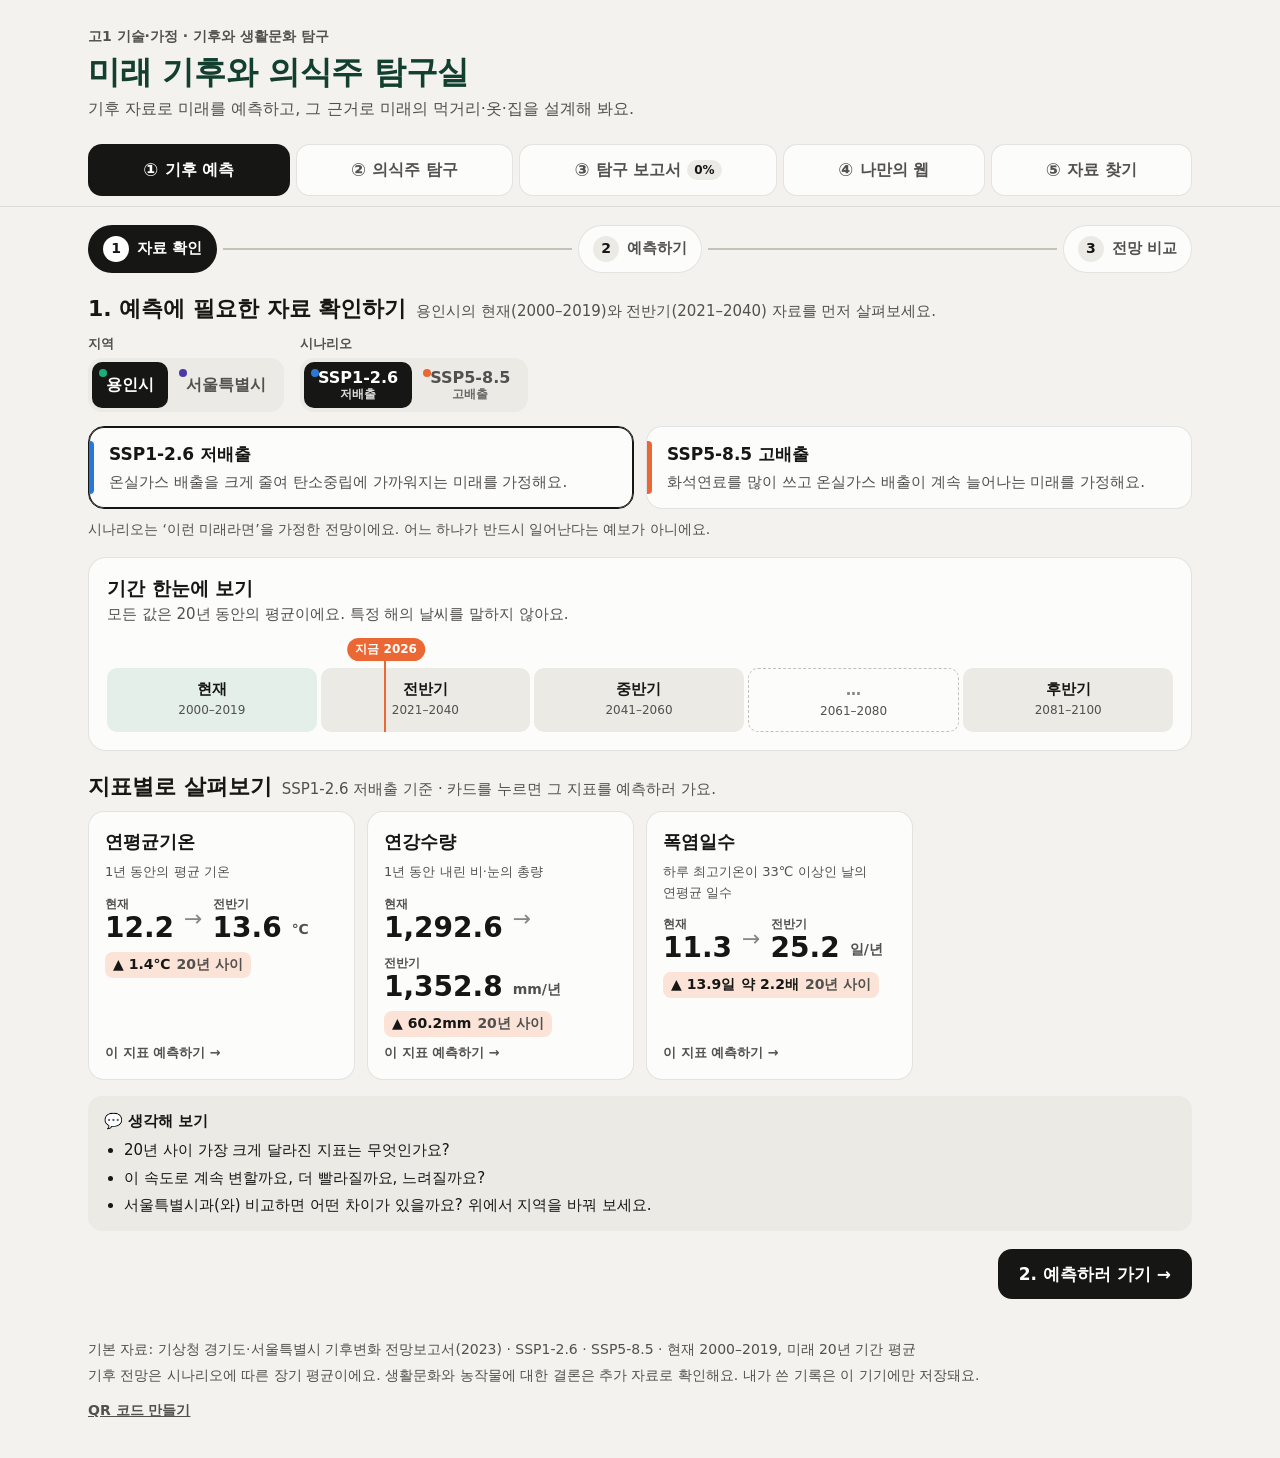
==== index.html @ 2ad7cb55 "웹앱 파일 업로드: 미래 기후와 의식주 탐구실" ====
<!doctype html>
<html lang="ko">
<head>
  <meta charset="utf-8">
  <meta name="viewport" content="width=device-width, initial-scale=1, viewport-fit=cover">
  <meta name="theme-color" content="#f3f2ee" media="(prefers-color-scheme: light)">
  <meta name="theme-color" content="#121211" media="(prefers-color-scheme: dark)">
  <meta name="apple-mobile-web-app-capable" content="yes">
  <meta name="mobile-web-app-capable" content="yes">
  <meta name="apple-mobile-web-app-title" content="기후 의식주 탐구실">
  <meta name="description" content="기상청 미래 기후 자료로 기후를 예측하고, 미래의 의·식·주 생활문화를 탐구해 보고서와 나만의 웹을 만드는 학생용 웹앱">
  <title>미래 기후와 의식주 탐구실</title>
  <link rel="icon" href="data:image/svg+xml,%3Csvg xmlns='http://www.w3.org/2000/svg' viewBox='0 0 64 64'%3E%3Crect width='64' height='64' rx='14' fill='%23123f2f'/%3E%3Cpath d='M12 44 L24 32 L34 38 L52 18' stroke='%23eb6834' stroke-width='5' fill='none' stroke-linecap='round' stroke-linejoin='round'/%3E%3C/svg%3E">
  <link rel="stylesheet" href="style.css">
  <script>
    // data.js · rules.js · explore.js 에 오타가 있을 때 줄 번호를 알려 주기 위한 기록
    window.__loadErrors = [];
    window.addEventListener("error", function (e) {
      if (e && e.filename) window.__loadErrors.push({ file: e.filename.split("/").pop(), line: e.lineno, msg: e.message });
    }, true);
  </script>
</head>
<body>
  <header class="masthead">
    <div class="wrap">
      <p class="eyebrow">고1 기술·가정 · 기후와 생활문화 탐구</p>
      <h1>미래 기후와 의식주 탐구실</h1>
      <p class="sub">기후 자료로 미래를 예측하고, 그 근거로 미래의 먹거리·옷·집을 설계해 봐요.</p>
    </div>
  </header>

  <div class="controls">
    <div class="wrap">
      <nav class="tabs" id="tabs" role="tablist" aria-label="탐구 단계"></nav>
    </div>
  </div>

  <main class="wrap" id="main" tabindex="-1">
    <noscript><p class="panel">이 페이지는 자바스크립트가 켜져 있어야 동작해요.</p></noscript>
  </main>

  <footer class="wrap foot">
    <p>기본 자료: 기상청 경기도·서울특별시 기후변화 전망보고서(2023) · SSP1-2.6 · SSP5-8.5 · 현재 2000–2019, 미래 20년 기간 평균</p>
    <p>기후 전망은 시나리오에 따른 장기 평균이에요. 생활문화와 농작물에 대한 결론은 추가 자료로 확인해요. 내가 쓴 기록은 이 기기에만 저장돼요.</p>
    <div class="foot-tools"><a href="qr.html">QR 코드 만들기</a></div>
  </footer>

  <div class="tooltip" id="tooltip" role="status" hidden></div>
  <div class="toast" id="toast" role="status" aria-live="polite" hidden></div>
  <div class="overlay" id="overlay" role="dialog" aria-modal="true" hidden></div>

  <script src="data.js"></script>
  <script src="rules.js"></script>
  <script src="explore.js"></script>
  <script src="js/util.js"></script>
  <script src="js/sitegen.js"></script>
  <script src="js/report.js"></script>
  <script src="js/webmaker.js"></script>
  <script src="js/app.js"></script>
</body>
</html>
---- style.css ----
/* ===== 색·크기 토큰 ===== */
:root {
  color-scheme: light;
  --bg: #f3f2ee;
  --surface: #fcfcfb;
  --surface-2: #ebeae5;
  --ink: #161614;
  --ink-2: #52514e;
  --muted: #898781;
  --grid: #e1e0d9;
  --axis: #c3c2b7;
  --border: rgba(11, 11, 11, 0.10);
  --border-strong: rgba(11, 11, 11, 0.24);
  --sel-bg: #161614;
  --sel-ink: #ffffff;
  --band: rgba(22, 22, 20, 0.05);
  --up-bg: #fbe3d8;
  --down-bg: #dce8f8;
  --warn-bg: #fff3d6;
  --brand: #123f2f;
  --brand-soft: #e3efe8;

  /* 그래프 계열색: 시나리오(저배출 파랑·고배출 주황), 지역(청록·보라·분홍·노랑) — 색각 검증 통과 */
  --s-low: #2a78d6;
  --s-high: #eb6834;
  --s-pred: #52514e;
  --s-trend: #898781;
  --rc0: #1baf7a;
  --rc1: #4a3aa7;
  --rc2: #e87ba4;
  --rc3: #eda100;

  /* 영역 색 */
  --g-food: #2e7d32;
  --g-food-wash: #e6f2e6;
  --g-clothing: #6b4fd8;
  --g-clothing-wash: #efebfd;
  --g-housing: #b0560f;
  --g-housing-wash: #fbeddf;
  --g-on-ink: #ffffff;

  --radius: 18px;
  --font: system-ui, -apple-system, "Apple SD Gothic Neo", "Malgun Gothic", "Noto Sans KR", "Segoe UI", sans-serif;
}
@media (prefers-color-scheme: dark) {
  :root {
    color-scheme: dark;
    --bg: #121211;
    --surface: #1a1a19;
    --surface-2: #2a2a28;
    --ink: #f4f4f1;
    --ink-2: #c3c2b7;
    --muted: #898781;
    --grid: #2c2c2a;
    --axis: #383835;
    --border: rgba(255, 255, 255, 0.10);
    --border-strong: rgba(255, 255, 255, 0.26);
    --sel-bg: #f4f4f1;
    --sel-ink: #161614;
    --band: rgba(255, 255, 255, 0.06);
    --up-bg: #4a2416;
    --down-bg: #172f4f;
    --warn-bg: #3d3112;
    --brand: #8fd1ae;
    --brand-soft: #1b2c23;
    --s-low: #3987e5;
    --s-high: #d95926;
    --s-pred: #c3c2b7;
    --rc0: #199e70;
    --rc1: #9085e9;
    --rc2: #d55181;
    --rc3: #c98500;
    --g-food: #6cc472;
    --g-food-wash: #1a2e1b;
    --g-clothing: #a898f5;
    --g-clothing-wash: #262040;
    --g-housing: #e8a05c;
    --g-housing-wash: #33240f;
    --g-on-ink: #161614;
  }
}

/* ===== 기본 ===== */
*, *::before, *::after { box-sizing: border-box; }
html { -webkit-text-size-adjust: 100%; text-size-adjust: 100%; }
body {
  margin: 0; background: var(--bg); color: var(--ink);
  font-family: var(--font); font-size: 17px; line-height: 1.55;
  word-break: keep-all; overflow-wrap: anywhere;
  -webkit-tap-highlight-color: transparent;
}
button, input, textarea, select { font: inherit; color: inherit; }
button { cursor: pointer; touch-action: manipulation; }
a { color: inherit; }
button:focus-visible, a:focus-visible, input:focus-visible, textarea:focus-visible, select:focus-visible, summary:focus-visible {
  outline: 3px solid var(--s-low); outline-offset: 2px;
}
h1, h2, h3, h4 { margin: 0; line-height: 1.3; }
p { margin: 0; }
[hidden] { display: none !important; }
.sr { position: absolute; width: 1px; height: 1px; overflow: hidden; clip: rect(0 0 0 0); white-space: nowrap; }
.wrap { max-width: 1160px; margin: 0 auto; padding-left: max(16px, env(safe-area-inset-left)); padding-right: max(16px, env(safe-area-inset-right)); }
@media (min-width: 700px) { .wrap { padding-left: 28px; padding-right: 28px; } }
.small { font-size: 14px; }
.muted { color: var(--ink-2); }
.center { text-align: center; }

/* ===== 머리말·탭 ===== */
.masthead { padding: 20px 0 12px; }
.eyebrow { font-size: 14px; font-weight: 700; color: var(--ink-2); }
.masthead h1 { font-size: 27px; font-weight: 800; margin-top: 4px; letter-spacing: -0.01em; color: var(--brand); }
.sub { margin-top: 4px; color: var(--ink-2); font-size: 16px; }
@media (min-width: 700px) { .masthead { padding-top: 26px; } .masthead h1 { font-size: 32px; } }

.controls { position: sticky; top: 0; z-index: 20; background: var(--bg); border-bottom: 1px solid var(--border); }
.tabs { display: flex; gap: 6px; padding: 10px 0; overflow-x: auto; scrollbar-width: none; }
.tabs::-webkit-scrollbar { display: none; }
.tab {
  flex: 1 0 auto; min-height: 52px; padding: 0 14px;
  border: 1px solid var(--border); border-radius: 14px; background: var(--surface);
  color: var(--ink-2); font-size: 16px; font-weight: 800; white-space: nowrap;
  display: inline-flex; align-items: center; justify-content: center; gap: 6px;
}
.tab-n { font-size: 18px; }
@media (max-width: 899px) { .tabs { gap: 4px; } .tab { padding: 0 9px; font-size: 15px; gap: 4px; } .tab-n { font-size: 16px; } }
.tab-prog { font-size: 12px; font-weight: 800; padding: 1px 7px; border-radius: 999px; background: var(--surface-2); color: var(--ink); }
.tab[aria-selected="true"] { background: var(--sel-bg); color: var(--sel-ink); border-color: transparent; }
.tab[aria-selected="true"] .tab-prog { background: rgba(255, 255, 255, 0.85); color: #161614; }

/* ===== 본문 공통 ===== */
main { padding-top: 18px; padding-bottom: 32px; outline: none; --g: var(--ink-2); --g-wash: var(--surface-2); }
.panel { background: var(--surface); border: 1px solid var(--border); border-radius: var(--radius); padding: 18px; margin-top: 16px; }
.panel-head { display: flex; flex-wrap: wrap; align-items: baseline; justify-content: space-between; gap: 4px 12px; margin-bottom: 12px; }
.panel h2 { font-size: 21px; font-weight: 800; }
.panel h3 { font-size: 19px; font-weight: 800; }
.panel-desc { color: var(--ink-2); font-size: 15px; margin-top: 2px; }
.section-title { display: flex; flex-wrap: wrap; align-items: baseline; gap: 4px 10px; margin: 22px 0 10px; }
main > .section-title:first-child { margin-top: 4px; }
.section-title h2 { font-size: 22px; font-weight: 800; }
.section-title p { color: var(--ink-2); font-size: 15px; }
.note { margin-top: 10px; font-size: 14px; color: var(--ink-2); }
.empty-note { padding: 14px 16px; border-radius: 12px; background: var(--surface-2); color: var(--ink-2); font-size: 15px; }
.empty-note.small { padding: 10px 14px; }
.badge { display: inline-block; font-size: 12px; font-weight: 800; padding: 1px 7px; border-radius: 6px; background: var(--g-wash, var(--surface-2)); color: var(--ink); vertical-align: 1px; }
.plain { margin: 6px 0 0; padding-left: 20px; display: grid; gap: 4px; }
.plain.small { font-size: 14px; }
.next-row { display: flex; flex-wrap: wrap; justify-content: flex-end; gap: 10px; margin-top: 18px; }
.next-row.left { justify-content: flex-start; margin-top: 12px; }
.two { display: grid; grid-template-columns: 1fr; gap: 12px; }
@media (min-width: 700px) { .two { grid-template-columns: 1fr 1fr; } }

/* ===== 버튼·칩·입력 ===== */
.btn {
  display: inline-flex; align-items: center; justify-content: center; gap: 6px;
  min-height: 50px; padding: 0 20px; border-radius: 14px;
  border: 1px solid var(--border-strong); background: var(--surface);
  font-size: 17px; font-weight: 800; text-decoration: none; color: var(--ink);
}
.btn small { font-weight: 600; font-size: 14px; }
.btn.primary { background: var(--sel-bg); color: var(--sel-ink); border-color: transparent; }
.area-body .btn.primary { background: var(--g); color: var(--g-on-ink); }
.btn.small { min-height: 44px; padding: 0 14px; font-size: 15px; }
.btn.ghost { background: transparent; }
.btn.on, .btn[aria-pressed="true"] { background: var(--g, var(--sel-bg)); color: var(--g-on-ink); border-color: transparent; }
.btn:disabled { opacity: 0.45; cursor: default; }
.link-btn {
  border: 0; background: none; padding: 10px 2px; min-height: 44px;
  color: var(--ink-2); font-size: 15px; font-weight: 700; text-decoration: underline; text-underline-offset: 3px; text-align: left;
}
.link-btn.inline { min-height: 0; padding: 0; font-size: inherit; }

.seg { display: inline-flex; flex-wrap: wrap; gap: 4px; padding: 4px; background: var(--surface-2); border-radius: 14px; }
.seg button {
  flex: 1 1 auto; min-height: 46px; padding: 4px 14px; border: 0; border-radius: 10px; background: transparent;
  font-size: 16px; font-weight: 800; color: var(--ink-2); white-space: nowrap;
  display: inline-flex; flex-direction: column; align-items: center; justify-content: center; line-height: 1.2;
}
.seg button > span { display: inline-flex; align-items: center; gap: 6px; }
.seg button small { font-size: 12px; font-weight: 600; opacity: 0.85; }
.seg button[aria-pressed="true"] { background: var(--sel-bg); color: var(--sel-ink); }
.seg .sw { order: -1; }
.seg button { position: relative; }
.small-seg button { min-height: 40px; padding: 2px 10px; font-size: 14px; }
.sw { display: inline-block; width: 10px; height: 10px; border-radius: 50%; flex: none; }
.sw.s-low { background: var(--s-low); } .sw.s-high { background: var(--s-high); }
.sw.rc0 { background: var(--rc0); } .sw.rc1 { background: var(--rc1); } .sw.rc2 { background: var(--rc2); } .sw.rc3 { background: var(--rc3); }
.seg button .sw { position: absolute; top: 7px; left: 7px; width: 8px; height: 8px; }

.ctrl-row { display: flex; flex-wrap: wrap; gap: 10px 16px; margin: 6px 0 14px; }
.ctrl { display: flex; flex-direction: column; gap: 4px; min-width: 0; }
.ctrl-label { font-size: 13px; font-weight: 800; color: var(--ink-2); }

.chips { display: flex; flex-wrap: wrap; gap: 8px; }
.chip {
  display: inline-flex; align-items: center; gap: 8px; min-height: 46px; padding: 8px 14px;
  border: 1px solid var(--border-strong); border-radius: 14px; background: var(--surface);
  font-size: 15px; font-weight: 700; text-align: left; text-decoration: none; color: var(--ink);
}
.chip[aria-pressed="true"] { background: var(--g, var(--sel-bg)); border-color: transparent; color: var(--g-on-ink); }
main:not([class*="g-"]) .chip[aria-pressed="true"] { background: var(--sel-bg); color: var(--sel-ink); }
.area-body .chip[aria-pressed="true"] { background: var(--g); color: var(--g-on-ink); }
.chip .plus { font-weight: 800; color: var(--ink-2); }
.chip[aria-pressed="true"] .plus { color: inherit; }
.small-chips .chip { min-height: 40px; font-size: 14px; padding: 6px 12px; }
.filter { margin-bottom: 12px; align-items: center; }
.emoji-chip { font-size: 24px; min-width: 52px; justify-content: center; }
.theme-chip i { width: 18px; height: 18px; border-radius: 50%; display: inline-block; }

.field-label { display: block; font-weight: 800; margin: 14px 0 6px; }
.field-label small { font-weight: 600; color: var(--ink-2); margin-left: 6px; font-size: 14px; }
.text-input, .idea {
  display: block; width: 100%; padding: 10px 14px; border-radius: 14px;
  border: 1px solid var(--border-strong); background: var(--bg); font-size: 17px;
}
.text-input { min-height: 50px; }
.idea { min-height: 120px; resize: vertical; line-height: 1.6; }
.idea.short { min-height: 84px; }
select.text-input { appearance: auto; }

/* ===== 예측 단계 ===== */
.stepnav-wrap { margin-bottom: 8px; }
.stepnav { display: flex; align-items: center; gap: 6px; }
.stepnav button {
  display: inline-flex; align-items: center; gap: 8px; min-height: 48px; padding: 0 14px;
  border: 1px solid var(--border); border-radius: 999px; background: var(--surface); font-weight: 800; color: var(--ink-2); font-size: 15px; white-space: nowrap;
}
.stepnav button b { display: inline-grid; place-items: center; width: 26px; height: 26px; border-radius: 50%; background: var(--surface-2); color: var(--ink); font-size: 14px; }
.stepnav button[aria-current="step"] { background: var(--sel-bg); color: var(--sel-ink); border-color: transparent; }
.stepnav button[aria-current="step"] b { background: var(--sel-ink); color: var(--sel-bg); }
.stepnav-line { flex: 1 1 12px; height: 2px; background: var(--axis); min-width: 8px; }
@media (max-width: 480px) {
  .stepnav { gap: 4px; }
  .stepnav-line { display: none; }
  .stepnav button { flex: 1 1 auto; justify-content: center; padding: 0 8px; font-size: 14px; gap: 5px; }
}

.scen-card {
  display: flex; flex-direction: column; align-items: flex-start; gap: 4px; text-align: left;
  padding: 14px 16px 14px 20px; border-radius: 16px; border: 1px solid var(--border); background: var(--surface); position: relative;
}
.scen-card b { font-size: 17px; }
.scen-card span:last-child { color: var(--ink-2); font-size: 15px; }
.scen-card[aria-pressed="true"] { border-color: var(--ink); box-shadow: inset 0 0 0 1px var(--ink); }
.scen-line { position: absolute; left: 0; top: 14px; bottom: 14px; width: 5px; border-radius: 0 4px 4px 0; }
.scen-line.s-low { background: var(--s-low); } .scen-line.s-high { background: var(--s-high); }

.timeline { position: relative; padding-top: 30px; }
.tl-track { display: flex; gap: 4px; }
.tl-seg { flex: 1 1 0; padding: 10px 6px; border-radius: 10px; background: var(--surface-2); text-align: center; display: flex; flex-direction: column; }
.tl-seg b { font-size: 15px; }
.tl-seg small { font-size: 12px; color: var(--ink-2); }
.tl-seg.now { background: var(--brand-soft); }
.tl-seg.gap { background: transparent; border: 1px dashed var(--border-strong); color: var(--muted); }
.tl-here { position: absolute; top: 0; bottom: 0; width: 0; border-left: 2px solid var(--s-high); }
.tl-here span { position: absolute; top: 0; left: 0; transform: translateX(-50%); white-space: nowrap; font-size: 12px; font-weight: 800; background: var(--s-high); color: #fff; padding: 2px 8px; border-radius: 999px; }

.tiles { display: grid; grid-template-columns: repeat(auto-fill, minmax(230px, 1fr)); gap: 12px; }
.tile {
  display: flex; flex-direction: column; align-items: flex-start; gap: 6px; text-align: left;
  padding: 16px; border-radius: 16px; border: 1px solid var(--border); background: var(--surface);
}
.tile-name { font-size: 18px; font-weight: 800; }
.tile-desc { font-size: 13px; color: var(--ink-2); }
.tile-vals { display: flex; align-items: flex-end; gap: 10px; margin: 6px 0 2px; flex-wrap: wrap; }
.tile-vals > span { display: flex; flex-direction: column; }
.tile-vals small { font-size: 12px; color: var(--ink-2); font-weight: 700; }
.tile-vals b { font-size: 28px; line-height: 1.1; }
.tile-vals .arrow { font-size: 22px; color: var(--muted); align-self: center; }
.tile-vals .unit { font-size: 14px; color: var(--ink-2); font-weight: 700; padding-bottom: 3px; }
.tile-go { margin-top: auto; font-size: 13px; font-weight: 800; color: var(--ink-2); }

.delta {
  display: inline-flex; flex-wrap: wrap; align-items: center; gap: 0 6px; padding: 2px 8px; border-radius: 8px;
  font-size: 14px; font-weight: 800; color: var(--ink); background: var(--surface-2);
}
.delta.up { background: var(--up-bg); } .delta.down { background: var(--down-bg); }
.delta em { font-style: normal; font-weight: 600; color: var(--ink-2); white-space: nowrap; }
.delta .dv { white-space: nowrap; }

.think { margin-top: 16px; padding: 14px 16px; border-radius: 14px; background: var(--surface-2); font-size: 15px; }
.think ul { margin: 6px 0 0; padding-left: 20px; display: grid; gap: 4px; }

.pred-rows { display: grid; gap: 14px; margin-bottom: 6px; }
.pred-row { display: flex; flex-wrap: wrap; align-items: center; gap: 8px 14px; }
.pred-year { display: flex; flex-direction: column; font-weight: 800; font-size: 18px; min-width: 92px; line-height: 1.2; }
.pred-year small { font-size: 12px; color: var(--ink-2); font-weight: 700; }
.stepper { display: inline-flex; align-items: center; gap: 6px; }
.step { width: 54px; height: 54px; border-radius: 14px; border: 1px solid var(--border-strong); background: var(--surface); font-size: 26px; font-weight: 800; line-height: 1; }
.step:active { background: var(--surface-2); }
.pred-input {
  width: 110px; height: 54px; padding: 0 8px; text-align: center; border: 1px solid var(--border-strong); border-radius: 14px;
  background: var(--bg); font-size: 22px; font-weight: 800; font-variant-numeric: tabular-nums;
}
.pred-unit { font-weight: 700; color: var(--ink-2); }
.pred-hint { font-size: 14px; color: var(--ink-2); }
.helpbox { margin: 4px 0 8px; padding: 12px 14px; border-radius: 12px; background: var(--warn-bg); font-size: 15px; }
.helpbox small { color: var(--ink-2); }

.toggles { display: flex; flex-wrap: wrap; gap: 8px; margin-top: 8px; }
.cmp-rows { display: grid; gap: 8px; margin-top: 14px; }
.cmp-row { display: flex; flex-wrap: wrap; align-items: center; gap: 4px 14px; padding: 10px 14px; border-radius: 12px; background: var(--surface-2); font-size: 15px; }
.cmp-p { display: flex; flex-direction: column; font-weight: 800; min-width: 84px; line-height: 1.2; }
.cmp-p small { font-size: 12px; color: var(--ink-2); }
.cmp-tail { margin-left: auto; }

.facts-box { margin-top: 16px; padding: 14px 16px; border-radius: 14px; border: 1px solid var(--border); }
.facts-box small { color: var(--ink-2); }
.pace { margin-top: 8px; font-size: 15px; }
.facts { list-style: none; margin: 8px 0 0; padding: 0; display: grid; gap: 8px; }
.fact { display: flex; flex-wrap: wrap; align-items: center; justify-content: space-between; gap: 6px 10px; padding: 8px 8px 8px 12px; border-radius: 12px; background: var(--surface-2); font-size: 15px; }
.pin { min-height: 40px; padding: 0 12px; border-radius: 10px; border: 1px solid var(--border-strong); background: var(--surface); font-size: 14px; font-weight: 800; white-space: nowrap; }
.pin[aria-pressed="true"] { background: var(--sel-bg); color: var(--sel-ink); border-color: transparent; }

/* ===== 카드 ===== */
.cards { display: grid; grid-template-columns: repeat(auto-fill, minmax(190px, 1fr)); gap: 12px; }
.icard {
  display: flex; flex-direction: column; align-items: flex-start; gap: 4px; min-height: 120px; padding: 14px 16px;
  background: var(--surface); border: 1px solid var(--border); border-radius: 16px; text-align: left;
}
.icard[aria-pressed="true"] { border-color: var(--g, var(--ink)); box-shadow: inset 0 0 0 2px var(--g, var(--ink)); }
.icard:disabled { opacity: 0.55; }
.icard-name { display: inline-flex; align-items: center; gap: 6px; flex-wrap: wrap; font-size: 15px; font-weight: 800; color: var(--ink-2); }
.icard-value { font-size: 30px; font-weight: 800; line-height: 1.15; letter-spacing: -0.01em; }
.icard-value small { font-size: 15px; font-weight: 700; margin-left: 3px; color: var(--ink-2); }
.icard-value.empty { font-size: 18px; color: var(--muted); padding: 6px 0; }
.icard .graph-hint { margin-top: auto; font-size: 12px; color: var(--muted); font-weight: 700; }
.icard[aria-pressed="true"] .graph-hint { color: var(--ink); }

/* ===== 그래프 ===== */
.chart { position: relative; width: 100%; min-height: 160px; margin-top: 4px; }
.chart svg { display: block; width: 100%; height: auto; overflow: visible; }
.chart text { font-family: var(--font); }
.chart .grid { stroke: var(--grid); stroke-width: 1; shape-rendering: crispEdges; }
.chart .base { stroke: var(--axis); stroke-width: 1; shape-rendering: crispEdges; }
.chart .tick { fill: var(--muted); font-size: 13px; font-variant-numeric: tabular-nums; }
.chart .xlab { fill: var(--ink-2); font-size: 14px; font-weight: 700; }
.chart .xlab.is-sel { fill: var(--ink); font-weight: 800; }
.chart .xsub { fill: var(--muted); font-size: 11px; }
.chart .xlab.small { font-size: 12px; }
.chart .band { fill: var(--band); }
.chart .ln { fill: none; stroke-width: 2; stroke-linecap: round; stroke-linejoin: round; }
.chart .st-dash { stroke-dasharray: 7 5; }
.chart .st-dot { stroke-dasharray: 1 6; stroke-width: 2.5; }
.chart .ln.s-low { stroke: var(--s-low); } .chart .ln.s-high { stroke: var(--s-high); }
.chart .ln.s-pred { stroke: var(--s-pred); } .chart .ln.s-trend { stroke: var(--s-trend); }
.chart .ln.rc0 { stroke: var(--rc0); } .chart .ln.rc1 { stroke: var(--rc1); } .chart .ln.rc2 { stroke: var(--rc2); } .chart .ln.rc3 { stroke: var(--rc3); }
.chart .dot { stroke: var(--surface); stroke-width: 2; }
.chart .dot.s-low { fill: var(--s-low); } .chart .dot.s-high { fill: var(--s-high); }
.chart .dot.rc0 { fill: var(--rc0); } .chart .dot.rc1 { fill: var(--rc1); } .chart .dot.rc2 { fill: var(--rc2); } .chart .dot.rc3 { fill: var(--rc3); }
.chart .dot.hollow { fill: var(--surface); stroke: var(--s-pred); stroke-width: 2.5; }
.chart .vlab { fill: var(--ink); font-size: 14px; font-weight: 800; }
.chart .vlab.minor { fill: var(--ink-2); font-weight: 700; }
.chart .qline { stroke: var(--axis); stroke-width: 1.5; stroke-dasharray: 3 5; }
.chart .qdot { fill: var(--surface-2); stroke: var(--axis); stroke-width: 1.5; }
.chart .qmark { fill: var(--ink-2); font-size: 18px; font-weight: 800; }
.chart .hit { fill: transparent; cursor: pointer; }
.chart-empty {
  display: flex; align-items: center; justify-content: center; text-align: center; min-height: 160px; padding: 16px;
  border: 1px dashed var(--border-strong); border-radius: 14px; color: var(--ink-2); font-size: 15px;
}
.legend { display: flex; flex-wrap: wrap; gap: 6px 16px; margin: 0 0 6px; font-size: 14px; color: var(--ink-2); }
.legend span { display: inline-flex; align-items: center; gap: 6px; }
.key { display: inline-block; width: 22px; height: 0; border-top: 3px solid var(--ink-2); border-radius: 2px; }
.key.s-low { border-color: var(--s-low); } .key.s-high { border-color: var(--s-high); }
.key.s-pred { border-top-style: dashed; border-color: var(--s-pred); }
.key.s-trend { border-top-style: dotted; border-color: var(--s-trend); border-top-width: 4px; }
.key.rc0 { border-color: var(--rc0); } .key.rc1 { border-color: var(--rc1); } .key.rc2 { border-color: var(--rc2); } .key.rc3 { border-color: var(--rc3); }
.chart-foot { display: flex; flex-wrap: wrap; justify-content: space-between; align-items: center; gap: 8px; margin-top: 6px; }
.minis { display: grid; grid-template-columns: repeat(auto-fill, minmax(260px, 1fr)); gap: 14px; }
.mini { border: 1px solid var(--border); border-radius: 14px; padding: 10px 10px 4px; }
.mini-title { border: 0; background: none; padding: 4px 6px; font-weight: 800; font-size: 16px; text-decoration: underline; text-underline-offset: 3px; text-decoration-color: var(--axis); }
.mini-title small { font-weight: 600; color: var(--ink-2); }

.table-scroll { overflow-x: auto; margin-top: 8px; -webkit-overflow-scrolling: touch; }
.dtable { border-collapse: collapse; width: 100%; font-size: 15px; font-variant-numeric: tabular-nums; }
.dtable caption { text-align: left; font-weight: 800; padding-bottom: 6px; }
.dtable th, .dtable td { padding: 8px 10px; border-bottom: 1px solid var(--grid); text-align: right; white-space: nowrap; }
.dtable th:first-child { text-align: left; }
.dtable thead th { color: var(--ink-2); font-weight: 800; font-size: 14px; }
.dtable thead small { font-weight: 600; }
.dtable tbody th { font-weight: 800; }
.rate-table td { text-align: center; }
.dots { display: inline-flex; gap: 3px; }
.dots i { width: 10px; height: 10px; border-radius: 50%; background: var(--surface-2); border: 1px solid var(--axis); }
.dots i.on { background: var(--g, var(--ink)); border-color: transparent; }

/* ===== 툴팁·알림 ===== */
.tooltip {
  position: fixed; z-index: 60; left: 0; top: 0; max-width: 260px; padding: 8px 12px; border-radius: 10px;
  background: var(--ink); color: var(--bg); font-size: 14px; line-height: 1.45; pointer-events: none;
  box-shadow: 0 6px 18px rgba(0, 0, 0, 0.18);
}
.tooltip b { font-weight: 800; }
.tsw { display: inline-block; width: 9px; height: 9px; border-radius: 50%; margin-right: 6px; background: var(--muted); }
.tsw.s-low { background: var(--s-low); } .tsw.s-high { background: var(--s-high); }
.tsw.rc0 { background: var(--rc0); } .tsw.rc1 { background: var(--rc1); } .tsw.rc2 { background: var(--rc2); } .tsw.rc3 { background: var(--rc3); }
.toast {
  position: fixed; z-index: 90; left: 50%; bottom: max(24px, env(safe-area-inset-bottom)); transform: translateX(-50%);
  max-width: calc(100% - 32px); padding: 12px 20px; border-radius: 999px; background: var(--ink); color: var(--bg);
  font-size: 16px; font-weight: 800; box-shadow: 0 6px 18px rgba(0, 0, 0, 0.2); text-align: center;
}

/* ===== 의·식·주 ===== */
.g-food { --g: var(--g-food); --g-wash: var(--g-food-wash); }
.g-clothing { --g: var(--g-clothing); --g-wash: var(--g-clothing-wash); }
.g-housing { --g: var(--g-housing); --g-wash: var(--g-housing-wash); }
.area-tiles { display: grid; grid-template-columns: repeat(3, minmax(0, 1fr)); gap: 12px; }
@media (max-width: 560px) { .area-tiles { grid-template-columns: 1fr; } }
.area-tile {
  display: flex; flex-direction: column; text-align: left; padding: 0; overflow: hidden;
  border-radius: 18px; border: 2px solid var(--border); background: var(--surface);
}
.area-tile img { width: 100%; aspect-ratio: 16 / 10; object-fit: cover; display: block; }
@media (max-width: 560px) { .area-tile { flex-direction: row; } .area-tile img { width: 110px; aspect-ratio: 1; } }
.area-name { display: block; padding: 10px 14px 0; font-size: 19px; font-weight: 800; }
.area-name small { color: var(--ink-2); font-weight: 700; }
.area-q { display: block; padding: 2px 14px 12px; font-size: 14px; color: var(--ink-2); }
.area-tile[aria-pressed="true"] { border-color: var(--g); box-shadow: 0 0 0 2px var(--g); }
.area-tile[aria-pressed="true"] .area-name { color: var(--g); }
.area-body { margin-top: 16px; }
.subnav { display: flex; gap: 6px; overflow-x: auto; padding: 4px; background: var(--surface-2); border-radius: 16px; scrollbar-width: none; scroll-margin-top: 90px; }
.subnav::-webkit-scrollbar { display: none; }
.subnav button {
  flex: 1 0 auto; min-height: 50px; padding: 0 14px; border: 0; border-radius: 12px; background: transparent;
  font-size: 16px; font-weight: 800; color: var(--ink-2); white-space: nowrap;
}
.subnav button[aria-selected="true"] { background: var(--g); color: var(--g-on-ink); }
.count { display: inline-grid; place-items: center; min-width: 22px; height: 22px; padding: 0 6px; border-radius: 999px; background: var(--surface); color: var(--ink); font-size: 12px; }
.group-hero { display: flex; gap: 14px; align-items: center; background: var(--g-wash); border-radius: var(--radius); padding: 16px 20px; border-left: 6px solid var(--g); margin-top: 14px; }
.group-hero .g-icon { font-size: 40px; line-height: 1; }
.group-hero h2 { font-size: 21px; font-weight: 800; margin-top: 2px; }
.kw { display: flex; flex-wrap: wrap; gap: 4px 10px; margin-top: 6px; font-size: 14px; font-weight: 700; color: var(--ink-2); }

.q-add { display: flex; gap: 8px; margin-top: 12px; }
.q-add input { flex: 1; min-height: 52px; padding: 0 14px; border-radius: 14px; border: 1px solid var(--border-strong); background: var(--bg); font-size: 17px; min-width: 0; }
.q-list { list-style: none; margin: 0; padding: 0; display: grid; gap: 10px; }
.q-item { border: 1px solid var(--border); border-radius: 14px; padding: 8px 10px; }
.q-item.star { border-color: var(--g); background: var(--g-wash); }
.q-top { display: flex; align-items: center; gap: 8px; }
.q-text { flex: 1; font-weight: 700; }
.q-star, .q-del { flex: none; width: 44px; height: 44px; border: 0; border-radius: 10px; background: transparent; font-size: 22px; color: var(--ink-2); }
.q-item details { margin: 4px 4px 4px 52px; }
.q-item summary { min-height: 40px; display: flex; align-items: center; font-weight: 700; color: var(--ink-2); cursor: pointer; }
.q-item textarea, .q-item input { margin-top: 6px; }
.research { margin: 0; padding-left: 20px; display: grid; gap: 6px; font-size: 15px; }
.research a { font-weight: 800; }

.recs { list-style: none; margin: 0; padding: 0; display: grid; gap: 10px; }
.rec { border-radius: 14px; padding: 14px 16px; background: var(--g-wash); border-left: 5px solid var(--g); }
.rec.off, .rec.na { background: var(--surface-2); border-left-color: var(--axis); }
.rec.err { background: var(--warn-bg); border-left-color: var(--s-high); font-size: 14px; }
.rec-title { font-size: 18px; font-weight: 800; }
.rec-why { margin-top: 4px; font-size: 15px; color: var(--ink-2); }
.rec-evi { margin-top: 8px; font-size: 14px; display: grid; gap: 2px; }
.rec-evi .crit { color: var(--ink-2); }
.rec-actions { margin-top: 10px; }
.more { margin-top: 12px; }
.more summary, .helper summary {
  min-height: 44px; display: flex; align-items: center; gap: 6px; font-weight: 800; color: var(--ink-2); cursor: pointer; list-style: none;
}
.more summary::-webkit-details-marker, .helper summary::-webkit-details-marker { display: none; }
.more summary::before, .helper summary::before { content: "▸"; transition: transform 0.15s; }
.more[open] summary::before, .helper[open] summary::before { transform: rotate(90deg); }
.more .recs { margin-top: 8px; }
.evi-picked { list-style: none; margin: 8px 0 0; padding: 0; display: grid; gap: 6px; }
.evi-picked li { display: flex; align-items: center; justify-content: space-between; gap: 8px; padding: 6px 6px 6px 14px; border-radius: 12px; background: var(--g-wash, var(--surface-2)); font-size: 15px; font-weight: 600; }
.evi-picked button { flex: none; width: 40px; height: 40px; border: 0; border-radius: 10px; background: transparent; font-size: 20px; color: var(--ink-2); }

.xcards { display: grid; grid-template-columns: repeat(auto-fill, minmax(250px, 1fr)); gap: 12px; }
.xcard { display: flex; flex-direction: column; gap: 8px; padding: 14px; border-radius: 16px; border: 1px solid var(--border); background: var(--surface); font-size: 15px; }
.xcard.picked { border-color: var(--g); box-shadow: inset 0 0 0 1px var(--g); background: var(--g-wash); }
.xcard-top { display: flex; gap: 10px; align-items: center; }
.xe { font-size: 34px; line-height: 1; }
.xcard h4 { font-size: 18px; font-weight: 800; }
.tags { display: flex; flex-wrap: wrap; gap: 4px; margin-top: 2px; }
.tags span { font-size: 12px; font-weight: 800; padding: 1px 7px; border-radius: 6px; background: var(--surface-2); color: var(--ink-2); }
.rates { display: grid; grid-template-columns: repeat(auto-fill, minmax(88px, 1fr)); gap: 4px 10px; padding: 8px 10px; border-radius: 10px; background: var(--surface-2); }
.rate { display: flex; align-items: center; justify-content: space-between; gap: 6px; font-size: 13px; font-weight: 700; }
.think-line, .ask-line { font-size: 14px; color: var(--ink-2); }
.ask-line { font-weight: 700; color: var(--ink); }
.xcard-actions { display: flex; flex-wrap: wrap; gap: 8px; margin-top: auto; padding-top: 4px; }

.build-grid { display: grid; gap: 0 18px; }
@media (min-width: 1000px) { .build-grid { grid-template-columns: minmax(0, 1.15fr) minmax(0, 1fr); align-items: start; } .sticky-preview { position: sticky; top: 90px; } }
.dcard { border: 2px solid var(--g, var(--ink)); border-radius: 16px; padding: 16px 18px; background: var(--surface); }
.dcard.empty { border-style: dashed; color: var(--ink-2); }
.dcard-kind { font-size: 13px; font-weight: 800; color: var(--g, var(--ink-2)); }
.dcard h4 { font-size: 22px; font-weight: 800; margin: 2px 0 8px; }
.dcard dl { margin: 0; display: grid; grid-template-columns: auto 1fr; gap: 6px 14px; font-size: 15px; }
.dcard dt { font-weight: 800; color: var(--ink-2); }
.dcard dd { margin: 0; }
.dcard-desc { margin-top: 10px; font-size: 15px; white-space: pre-wrap; }

/* ===== 자료 찾기 ===== */
.steps-list { margin: 0 0 14px; padding-left: 22px; display: grid; gap: 6px; }
.four { display: grid; grid-template-columns: repeat(2, minmax(0, 1fr)); gap: 10px; }
@media (min-width: 700px) { .four { grid-template-columns: repeat(4, minmax(0, 1fr)); } }
.four label > span { display: flex; flex-direction: column; font-weight: 800; font-size: 15px; margin-bottom: 4px; line-height: 1.2; }
.four small { font-size: 12px; color: var(--ink-2); font-weight: 600; }
.file-pick { display: inline-block; margin-top: 12px; position: relative; }
.file-pick input { position: absolute; inset: 0; opacity: 0; cursor: pointer; }
.status { min-height: 1.4em; margin-top: 8px; font-weight: 700; color: var(--g-food); }
.imp-list { list-style: none; margin: 0; padding: 0; display: grid; gap: 8px; }
.imp-list li { display: flex; align-items: center; gap: 10px; padding: 10px 12px; border-radius: 12px; background: var(--surface-2); }
.imp-list li > div { flex: 1; display: flex; flex-direction: column; }
.imp-list small { color: var(--ink-2); }
.sources { list-style: none; margin: 0; padding: 0; display: grid; gap: 10px; }
.sources li { display: flex; flex-direction: column; }
.sources a { font-weight: 800; }
.sources span { font-size: 14px; color: var(--ink-2); }
.notice { background: var(--warn-bg); border-color: transparent; }

/* ===== 보고서 ===== */
.rep-progress { display: flex; flex-wrap: wrap; align-items: center; gap: 6px 12px; padding: 12px 16px; border-radius: 14px; background: var(--surface); border: 1px solid var(--border); }
.rep-progress .bar { flex: 1 1 200px; height: 12px; border-radius: 999px; background: var(--surface-2); overflow: hidden; }
.rep-progress .bar i { display: block; height: 100%; background: var(--g-food); border-radius: 999px; transition: width 0.3s; }
.rep-head { display: flex; gap: 12px; align-items: flex-start; margin-bottom: 8px; }
.rep-n { flex: none; display: grid; place-items: center; width: 36px; height: 36px; border-radius: 50%; background: var(--sel-bg); color: var(--sel-ink); font-weight: 800; }
.rep-n.done { background: var(--g-food); color: #fff; }
.three { display: grid; grid-template-columns: 1fr; gap: 0 12px; }
@media (min-width: 700px) { .three { grid-template-columns: 1fr 1fr 1fr; } }
.two-fields { display: grid; grid-template-columns: 1fr; gap: 8px 12px; margin-bottom: 8px; }
@media (min-width: 700px) { .two-fields { grid-template-columns: 1fr 1fr; } }
.quote { padding: 12px 14px; border-radius: 12px; background: var(--g-wash, var(--surface-2)); display: grid; gap: 4px; font-size: 15px; }
.helper { margin-top: 6px; padding: 0 12px 10px; border-radius: 12px; background: var(--surface-2); }
.helper .btn { margin-top: 8px; }
.research-mini { margin-top: 14px; padding: 12px 14px; border-radius: 12px; background: var(--surface-2); }
.cerd { display: flex; gap: 12px; align-items: flex-start; margin-top: 8px; }
.cerd > div { flex: 1; min-width: 0; }
.cerd-k { flex: none; display: grid; place-items: center; width: 40px; height: 40px; margin-top: 12px; border-radius: 12px; background: var(--brand-soft); color: var(--brand); font-weight: 800; font-size: 18px; }
.checks { list-style: none; margin: 0; padding: 0; display: grid; gap: 8px; }
.checks label { display: flex; gap: 12px; align-items: center; min-height: 52px; padding: 8px 14px; border-radius: 12px; background: var(--surface-2); cursor: pointer; }
.checks input { width: 24px; height: 24px; flex: none; }
.export-bar { display: flex; flex-wrap: wrap; gap: 8px; margin-top: 14px; }

/* ===== 겹쳐 보이는 화면 ===== */
.overlay { position: fixed; inset: 0; z-index: 80; background: var(--bg); overflow-y: auto; padding: max(14px, env(safe-area-inset-top)) 14px 32px; }
.overlay-bar { position: sticky; top: 0; z-index: 2; display: flex; flex-wrap: wrap; gap: 8px; justify-content: flex-end; padding: 6px 0 12px; background: var(--bg); max-width: 900px; margin: 0 auto; }
.paper { max-width: 900px; margin: 0 auto; background: #fff; color: #111; border-radius: 12px; padding: 32px 30px; box-shadow: 0 4px 24px rgba(0, 0, 0, 0.12); }
.doc { font-family: "Malgun Gothic", "Apple SD Gothic Neo", var(--font); font-size: 15px; line-height: 1.65; }
.doc h1 { text-align: center; font-size: 24px; }
.doc h1 small { font-size: 16px; color: #444; }
.doc h2 { font-size: 18px; border-bottom: 2px solid #333; padding-bottom: 4px; margin-top: 26px; }
.doc h3 { font-size: 15px; margin: 14px 0 4px; }
.doc table { border-collapse: collapse; width: 100%; margin: 8px 0; }
.doc th, .doc td { border: 1px solid #999; padding: 6px 8px; text-align: left; vertical-align: top; }
.doc th { background: #f0f0f0; }
.doc .dtable th, .doc .dtable td { color: #111; text-align: center; white-space: normal; }
.doc .blank { color: #999; }
.doc ul { padding-left: 20px; }
.doc-foot { font-size: 12px; color: #555; margin-top: 20px; }
.present-card { max-width: 980px; margin: 0 auto; background: var(--surface); border-radius: 24px; border: 1px solid var(--border); border-top: 10px solid var(--g, var(--ink)); padding: 24px 26px; }
.present-top { display: flex; justify-content: space-between; gap: 12px; align-items: flex-start; }
.present-card h2 { font-size: 32px; font-weight: 800; margin-top: 8px; }
.present-body { margin-top: 14px; font-size: 21px; line-height: 1.6; display: grid; gap: 12px; }
.present-body ul { margin: 0; padding: 0; list-style: none; display: grid; gap: 8px; }
.present-body li { padding: 10px 14px; border-radius: 12px; background: var(--g-wash, var(--surface-2)); font-weight: 600; font-size: 19px; }
.present-body .dcard h4 { font-size: 26px; }
.present-body .dcard dl { font-size: 18px; }
.present-q { font-weight: 800; }
.present-nav { display: flex; justify-content: space-between; align-items: center; margin-top: 22px; font-weight: 800; }
.code-paper h2 { font-size: 20px; margin-bottom: 8px; }
.code { margin-top: 14px; padding: 14px; border-radius: 10px; background: #1a1a19; color: #e8e8e3; font-size: 13px; line-height: 1.5; overflow-x: auto; white-space: pre-wrap; word-break: break-all; max-height: 60vh; }
.code-paper code { font-size: 13px; background: #eee; padding: 0 4px; border-radius: 4px; }
.code-paper .code code { background: none; padding: 0; }

/* ===== 나만의 웹 ===== */
.sec-box { margin-top: 14px; padding: 12px 14px 14px; border-radius: 14px; border: 1px solid var(--border); background: var(--bg); }
.sec-head { display: flex; justify-content: space-between; align-items: center; gap: 8px; min-height: 32px; }
.quiz-row { display: grid; grid-template-columns: auto 1fr; gap: 6px 10px; align-items: center; margin-top: 10px; padding-top: 10px; border-top: 1px solid var(--border); }
.quiz-row .seg, .quiz-row input[data-quiz-why] { grid-column: 2; }
.quiz-n { font-weight: 800; }
.ref-row { display: grid; grid-template-columns: 1fr; gap: 6px; margin-top: 8px; position: relative; padding-right: 48px; }
@media (min-width: 700px) { .ref-row { grid-template-columns: 1fr 1.3fr; } }
.ref-row .q-del { position: absolute; right: 0; top: 4px; }
.site-frame { width: 100%; height: 560px; border: 1px solid var(--border-strong); border-radius: 14px; background: #fff; }

/* ===== 바닥글·오류 ===== */
.foot { padding-top: 8px; padding-bottom: max(28px, env(safe-area-inset-bottom)); font-size: 14px; color: var(--ink-2); }
.foot p + p { margin-top: 4px; }
.foot-tools { display: flex; gap: 16px; margin-top: 6px; }
.foot-tools a { font-weight: 800; padding: 8px 0; }
.error-box { border: 2px solid var(--s-high); }
.error-box pre { white-space: pre-wrap; font-size: 14px; background: var(--surface-2); padding: 10px; border-radius: 10px; }

/* ===== 인쇄 (보고서 미리보기만 인쇄) ===== */
@media print {
  body.printing > *:not(#overlay) { display: none !important; }
  body.printing #overlay { position: static; padding: 0; overflow: visible; background: #fff; }
  body.printing .overlay-bar { display: none; }
  body.printing .paper { box-shadow: none; padding: 0; max-width: none; }
  body { background: #fff; }
}
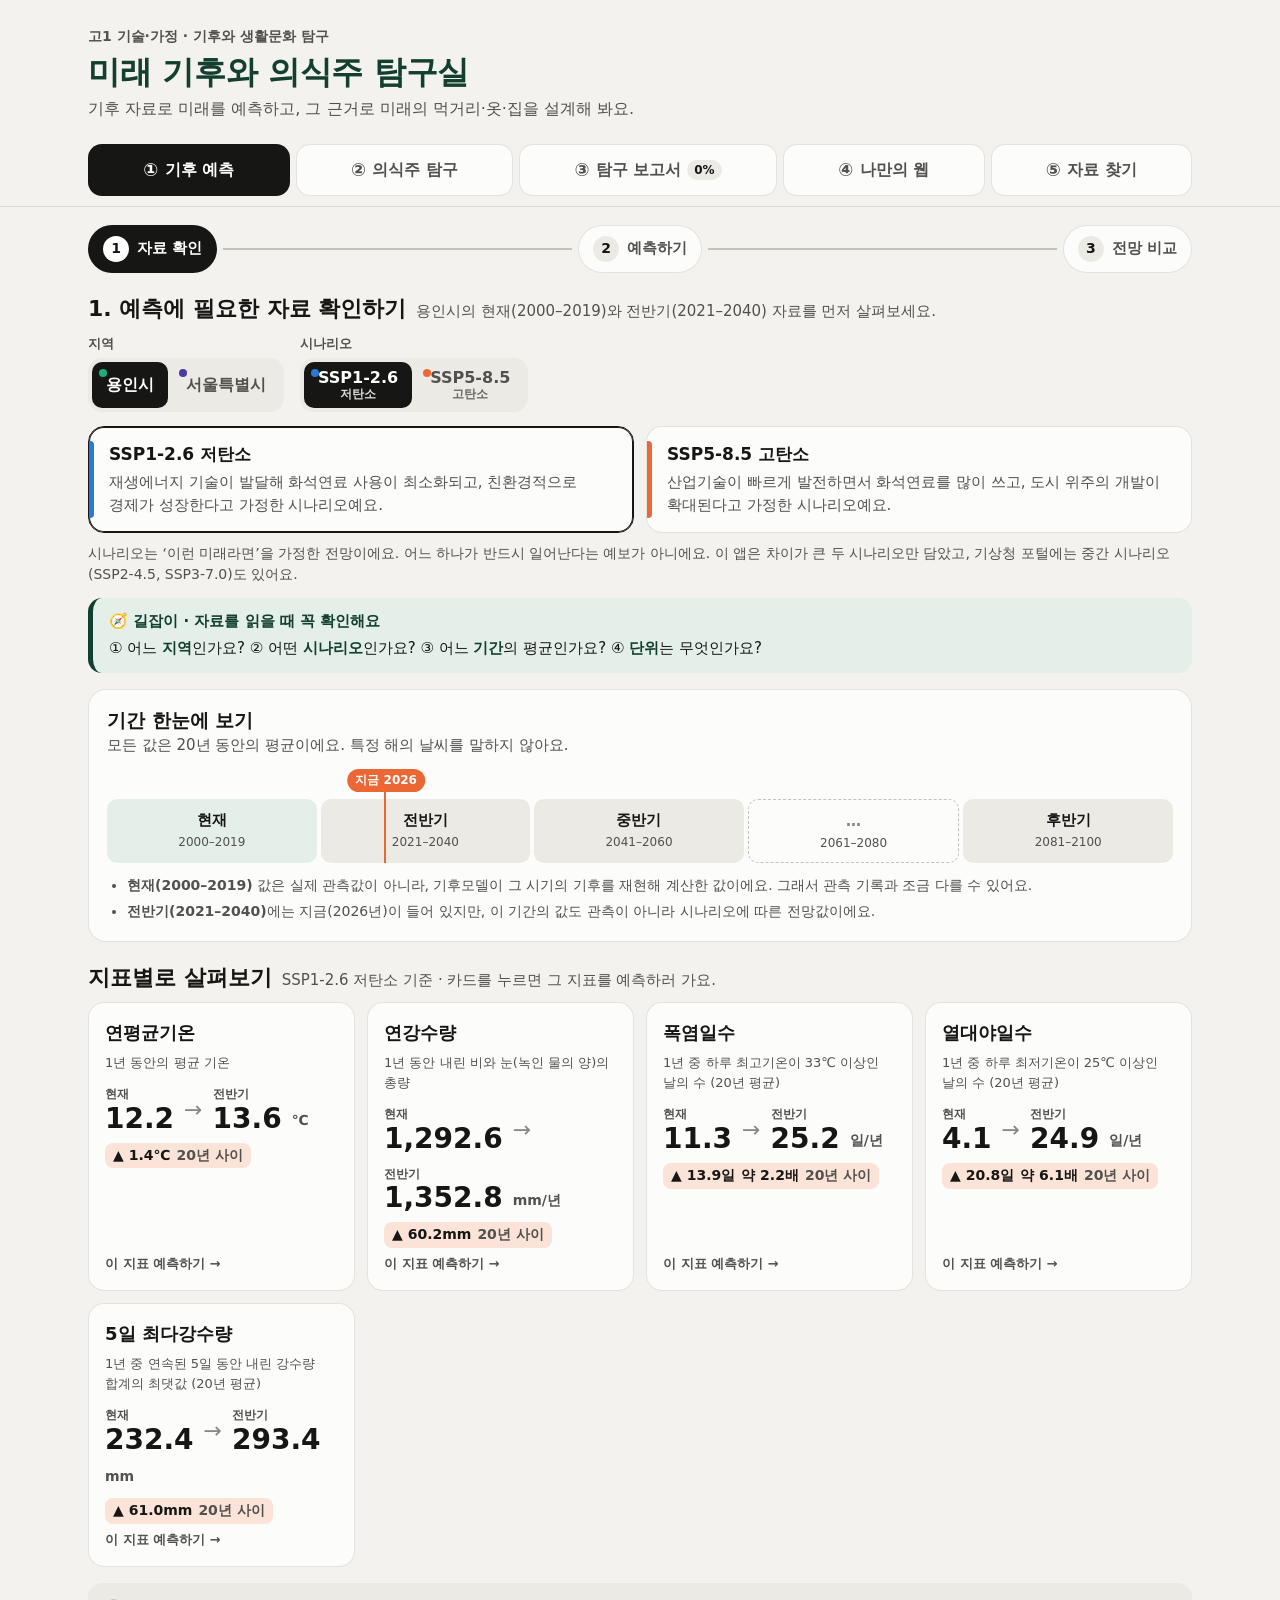
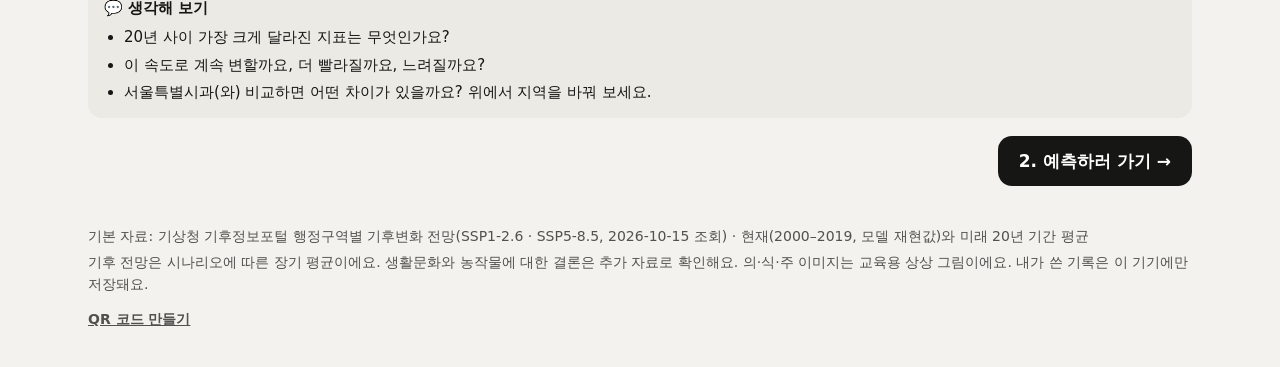
==== commit 57df71c2: "내용 정확성 점검 반영: 기상청 포털 대조, 지표 5개, 문구 수정, 길잡이 보강" ====
--- a/index.html
+++ b/index.html
@@ -40,8 +40,8 @@
   </main>
 
   <footer class="wrap foot">
-    <p>기본 자료: 기상청 경기도·서울특별시 기후변화 전망보고서(2023) · SSP1-2.6 · SSP5-8.5 · 현재 2000–2019, 미래 20년 기간 평균</p>
-    <p>기후 전망은 시나리오에 따른 장기 평균이에요. 생활문화와 농작물에 대한 결론은 추가 자료로 확인해요. 내가 쓴 기록은 이 기기에만 저장돼요.</p>
+    <p>기본 자료: 기상청 기후정보포털 행정구역별 기후변화 전망(SSP1-2.6 · SSP5-8.5, 2026-10-15 조회) · 현재(2000–2019, 모델 재현값)와 미래 20년 기간 평균</p>
+    <p>기후 전망은 시나리오에 따른 장기 평균이에요. 생활문화와 농작물에 대한 결론은 추가 자료로 확인해요. 의·식·주 이미지는 교육용 상상 그림이에요. 내가 쓴 기록은 이 기기에만 저장돼요.</p>
     <div class="foot-tools"><a href="qr.html">QR 코드 만들기</a></div>
   </footer>
 
--- a/style.css
+++ b/style.css
@@ -20,7 +20,7 @@
   --brand: #123f2f;
   --brand-soft: #e3efe8;
 
-  /* 그래프 계열색: 시나리오(저배출 파랑·고배출 주황), 지역(청록·보라·분홍·노랑) — 색각 검증 통과 */
+  /* 그래프 계열색: 시나리오(저탄소 파랑·고탄소 주황), 지역(청록·보라·분홍·노랑) — 색각 검증 통과 */
   --s-low: #2a78d6;
   --s-high: #eb6834;
   --s-pred: #52514e;
@@ -277,6 +277,13 @@
 .delta em { font-style: normal; font-weight: 600; color: var(--ink-2); white-space: nowrap; }
 .delta .dv { white-space: nowrap; }
 
+.guide {
+  display: flex; flex-direction: column; gap: 4px; margin: 12px 0; padding: 12px 16px;
+  border-radius: 14px; background: var(--brand-soft); border-left: 5px solid var(--brand); font-size: 15px;
+}
+.guide b { color: var(--brand); }
+.guide span { color: var(--ink); }
+.tl-notes { margin-top: 12px; color: var(--ink-2); }
 .think { margin-top: 16px; padding: 14px 16px; border-radius: 14px; background: var(--surface-2); font-size: 15px; }
 .think ul { margin: 6px 0 0; padding-left: 20px; display: grid; gap: 4px; }
 
@@ -371,7 +378,7 @@
 .mini-title { border: 0; background: none; padding: 4px 6px; font-weight: 800; font-size: 16px; text-decoration: underline; text-underline-offset: 3px; text-decoration-color: var(--axis); }
 .mini-title small { font-weight: 600; color: var(--ink-2); }
 
-.table-scroll { overflow-x: auto; margin-top: 8px; -webkit-overflow-scrolling: touch; }
+.table-scroll { position: relative; overflow-x: auto; margin-top: 8px; -webkit-overflow-scrolling: touch; }
 .dtable { border-collapse: collapse; width: 100%; font-size: 15px; font-variant-numeric: tabular-nums; }
 .dtable caption { text-align: left; font-weight: 800; padding-bottom: 6px; }
 .dtable th, .dtable td { padding: 8px 10px; border-bottom: 1px solid var(--grid); text-align: right; white-space: nowrap; }
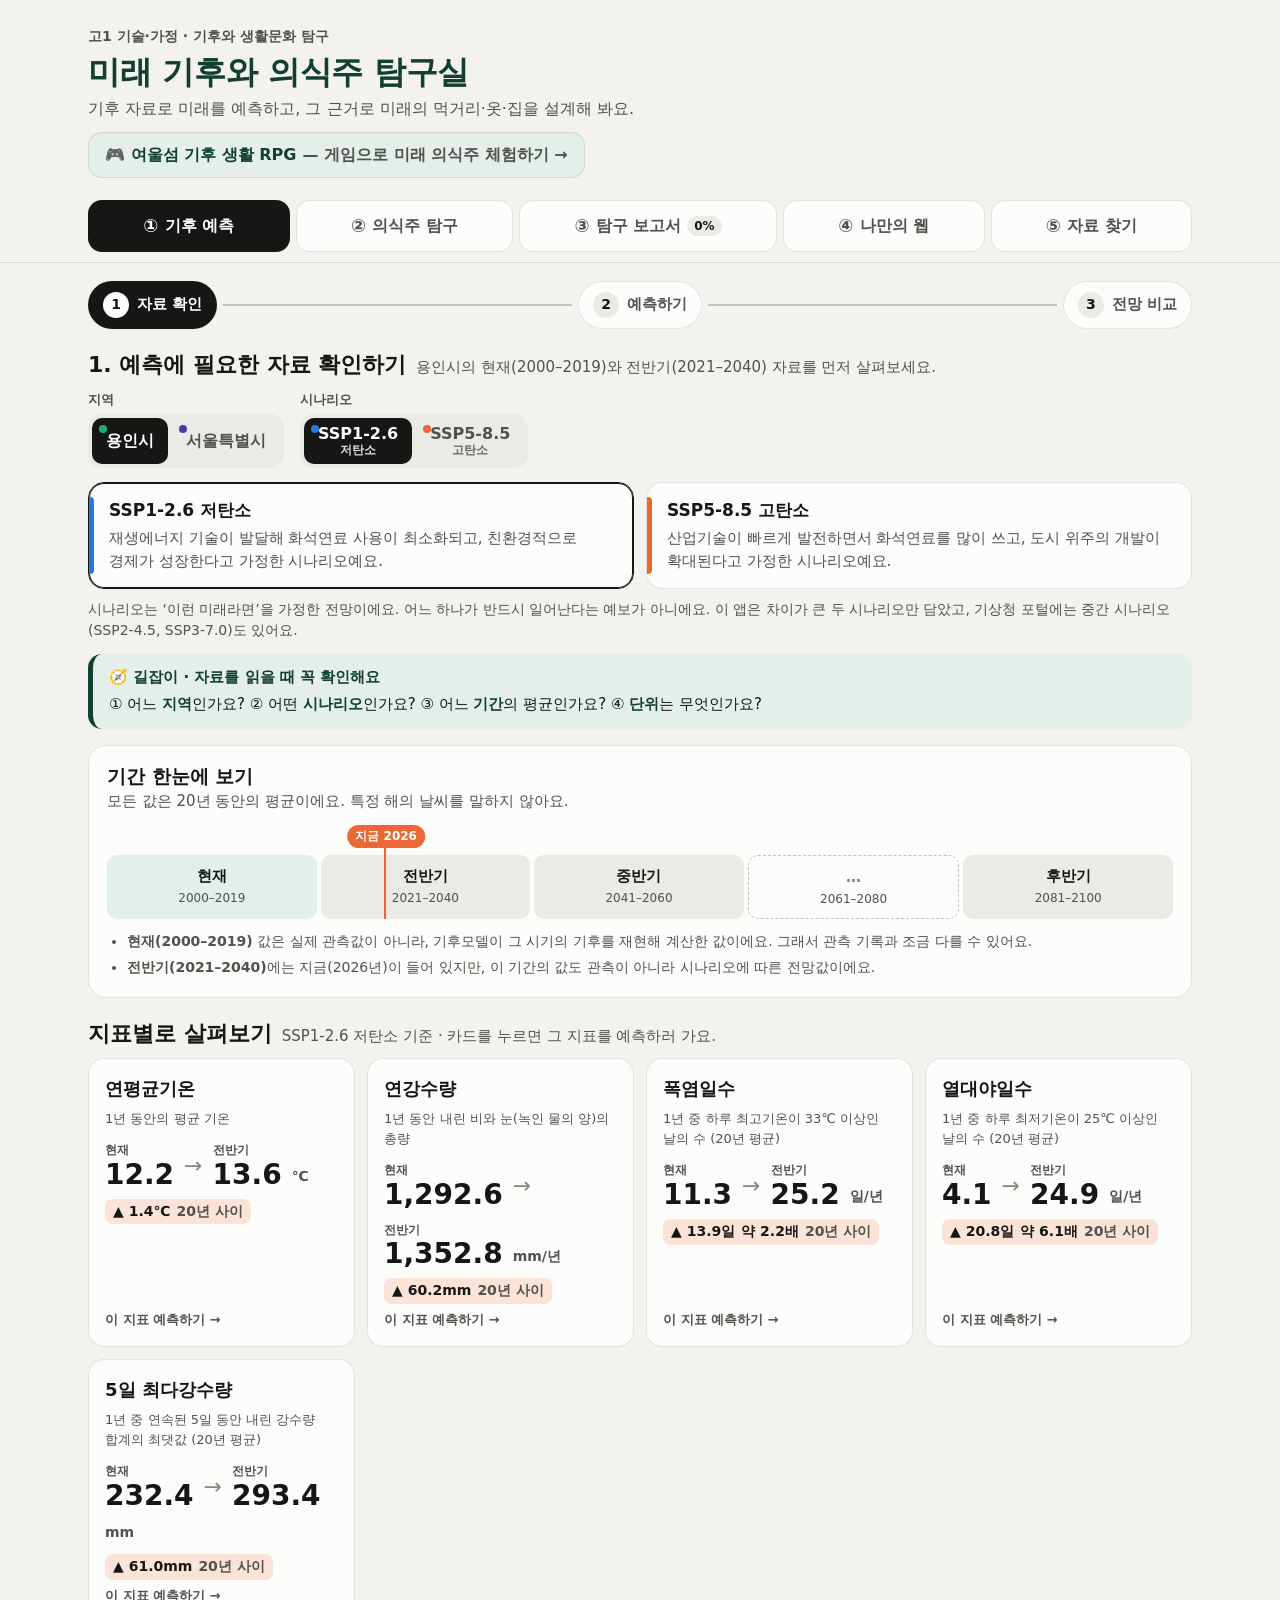
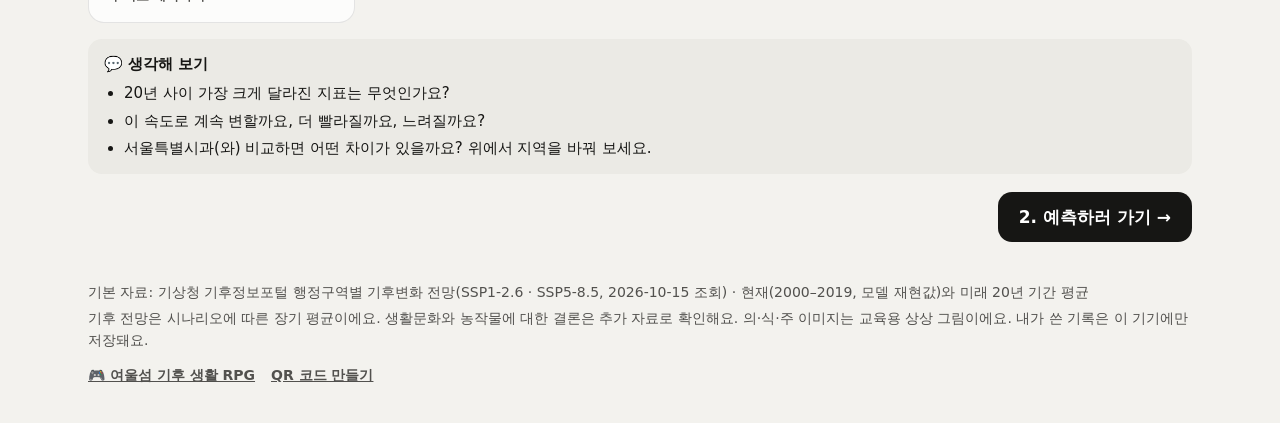
==== commit bb650119: "여울섬 기후 생활 RPG를 rpg/ 폴더로 합치기 - mirae-gihu-daebi 저장소의 RPG(1판)를 rpg/ 폴더로 옮김 - 탐구실 첫 화면과 바닥글에 RPG로 가는 버튼" ====
--- a/index.html
+++ b/index.html
@@ -26,6 +26,7 @@
       <p class="eyebrow">고1 기술·가정 · 기후와 생활문화 탐구</p>
       <h1>미래 기후와 의식주 탐구실</h1>
       <p class="sub">기후 자료로 미래를 예측하고, 그 근거로 미래의 먹거리·옷·집을 설계해 봐요.</p>
+      <a class="rpg-link" href="rpg/">🎮 여울섬 기후 생활 RPG <span>— 게임으로 미래 의식주 체험하기 →</span></a>
     </div>
   </header>
 
@@ -42,7 +43,7 @@
   <footer class="wrap foot">
     <p>기본 자료: 기상청 기후정보포털 행정구역별 기후변화 전망(SSP1-2.6 · SSP5-8.5, 2026-10-15 조회) · 현재(2000–2019, 모델 재현값)와 미래 20년 기간 평균</p>
     <p>기후 전망은 시나리오에 따른 장기 평균이에요. 생활문화와 농작물에 대한 결론은 추가 자료로 확인해요. 의·식·주 이미지는 교육용 상상 그림이에요. 내가 쓴 기록은 이 기기에만 저장돼요.</p>
-    <div class="foot-tools"><a href="qr.html">QR 코드 만들기</a></div>
+    <div class="foot-tools"><a href="rpg/">🎮 여울섬 기후 생활 RPG</a><a href="qr.html">QR 코드 만들기</a></div>
   </footer>
 
   <div class="tooltip" id="tooltip" role="status" hidden></div>
--- a/style.css
+++ b/style.css
@@ -111,6 +111,13 @@
 .masthead h1 { font-size: 27px; font-weight: 800; margin-top: 4px; letter-spacing: -0.01em; color: var(--brand); }
 .sub { margin-top: 4px; color: var(--ink-2); font-size: 16px; }
 @media (min-width: 700px) { .masthead { padding-top: 26px; } .masthead h1 { font-size: 32px; } }
+.rpg-link {
+  display: inline-flex; flex-wrap: wrap; align-items: center; gap: 2px 6px; margin-top: 10px;
+  min-height: 46px; padding: 8px 16px; border-radius: 14px;
+  background: var(--brand-soft); color: var(--brand); border: 1px solid var(--border);
+  font-size: 16px; font-weight: 800; text-decoration: none;
+}
+.rpg-link span { font-weight: 700; color: var(--ink-2); }
 
 .controls { position: sticky; top: 0; z-index: 20; background: var(--bg); border-bottom: 1px solid var(--border); }
 .tabs { display: flex; gap: 6px; padding: 10px 0; overflow-x: auto; scrollbar-width: none; }
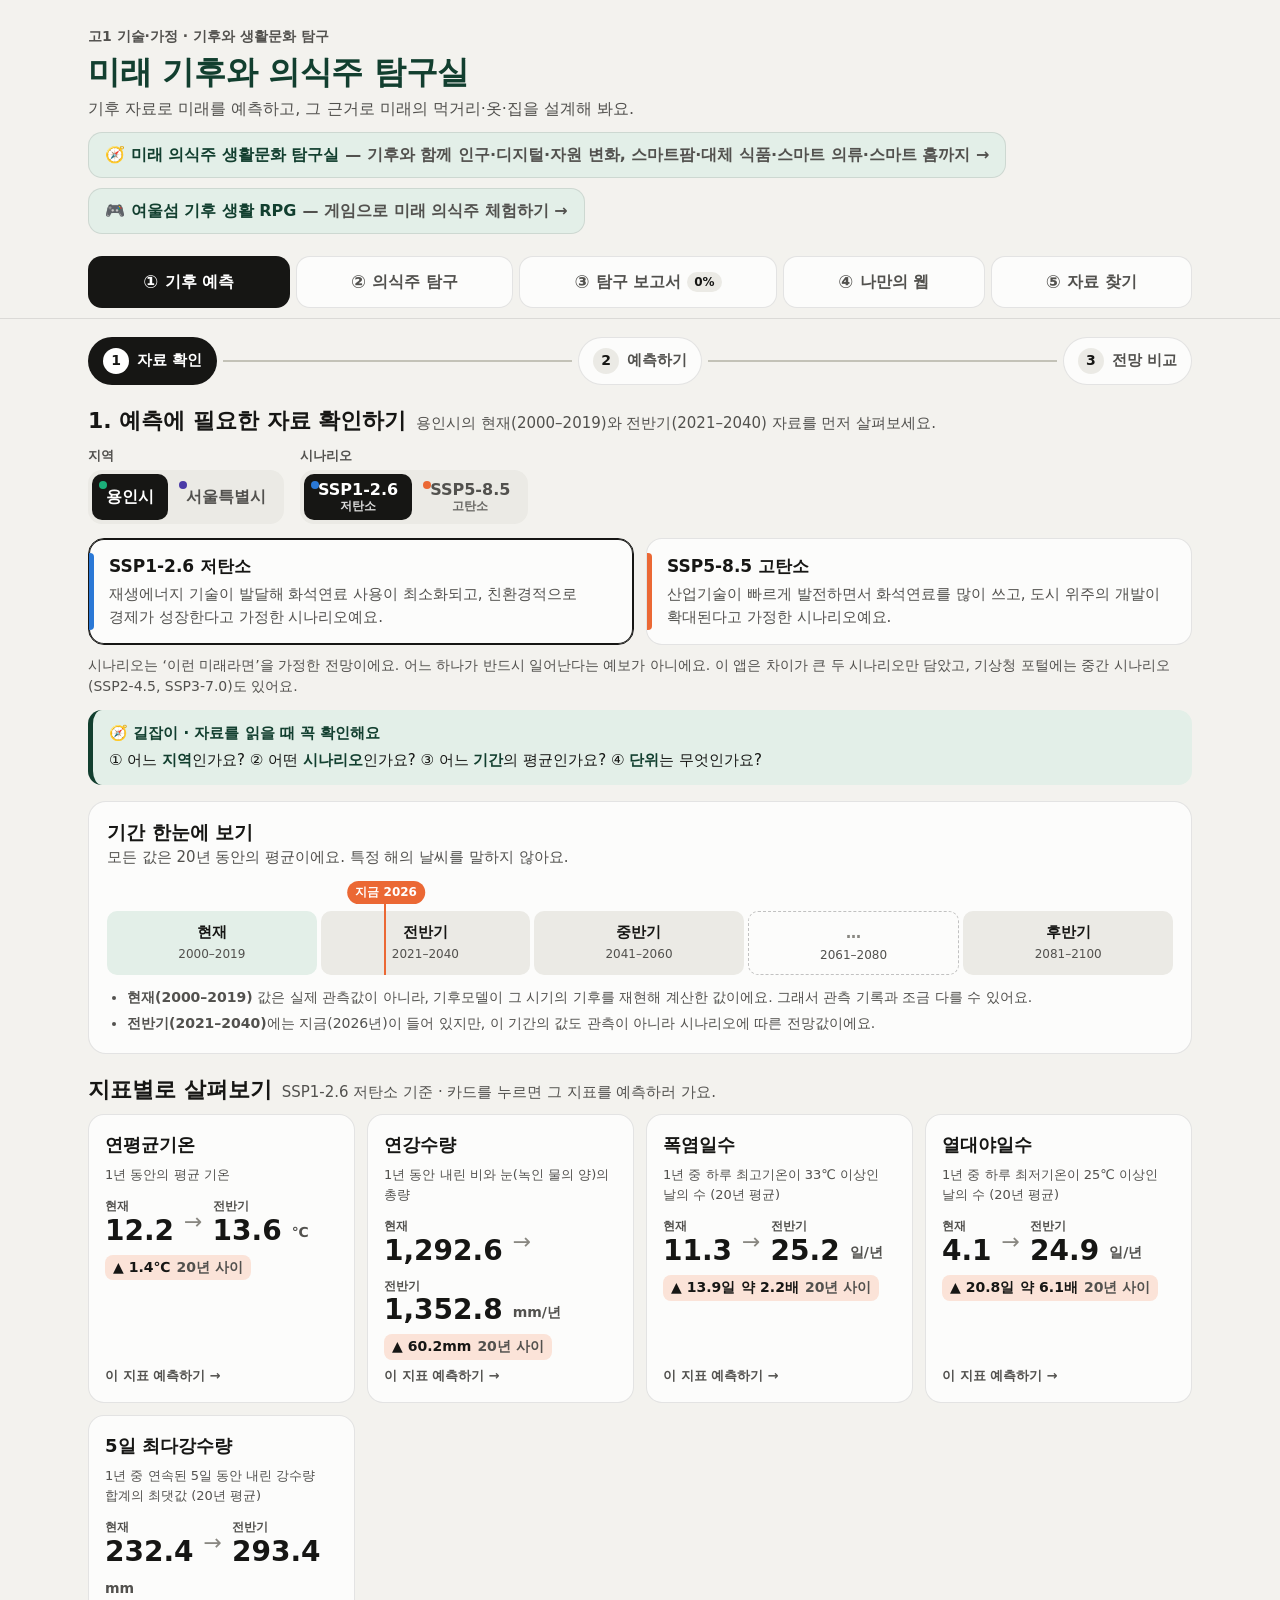
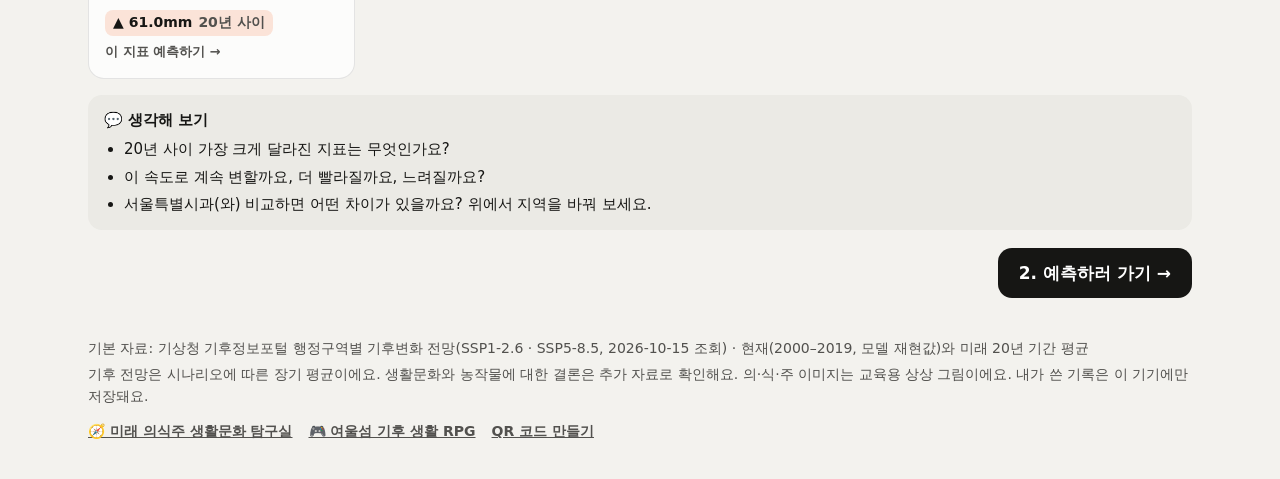
==== commit 8abfe810: "미래 의식주 생활문화 탐구실(future/) 추가 기후 변화를 여러 변화 요소 중 하나로 두고 스마트팜·대체 식품(식물성·곤충·배양육)· 푸드테크·스마트 의류·웨어러블·메타 패션·" ====
--- a/index.html
+++ b/index.html
@@ -26,6 +26,7 @@
       <p class="eyebrow">고1 기술·가정 · 기후와 생활문화 탐구</p>
       <h1>미래 기후와 의식주 탐구실</h1>
       <p class="sub">기후 자료로 미래를 예측하고, 그 근거로 미래의 먹거리·옷·집을 설계해 봐요.</p>
+      <a class="rpg-link future-link" href="future/">🧭 미래 의식주 생활문화 탐구실 <span>— 기후와 함께 인구·디지털·자원 변화, 스마트팜·대체 식품·스마트 의류·스마트 홈까지 →</span></a>
       <a class="rpg-link" href="rpg/">🎮 여울섬 기후 생활 RPG <span>— 게임으로 미래 의식주 체험하기 →</span></a>
     </div>
   </header>
@@ -43,7 +44,7 @@
   <footer class="wrap foot">
     <p>기본 자료: 기상청 기후정보포털 행정구역별 기후변화 전망(SSP1-2.6 · SSP5-8.5, 2026-10-15 조회) · 현재(2000–2019, 모델 재현값)와 미래 20년 기간 평균</p>
     <p>기후 전망은 시나리오에 따른 장기 평균이에요. 생활문화와 농작물에 대한 결론은 추가 자료로 확인해요. 의·식·주 이미지는 교육용 상상 그림이에요. 내가 쓴 기록은 이 기기에만 저장돼요.</p>
-    <div class="foot-tools"><a href="rpg/">🎮 여울섬 기후 생활 RPG</a><a href="qr.html">QR 코드 만들기</a></div>
+    <div class="foot-tools"><a href="future/">🧭 미래 의식주 생활문화 탐구실</a><a href="rpg/">🎮 여울섬 기후 생활 RPG</a><a href="qr.html">QR 코드 만들기</a></div>
   </footer>
 
   <div class="tooltip" id="tooltip" role="status" hidden></div>
--- a/style.css
+++ b/style.css
@@ -118,6 +118,7 @@
   font-size: 16px; font-weight: 800; text-decoration: none;
 }
 .rpg-link span { font-weight: 700; color: var(--ink-2); }
+.future-link { margin-right: 8px; }
 
 .controls { position: sticky; top: 0; z-index: 20; background: var(--bg); border-bottom: 1px solid var(--border); }
 .tabs { display: flex; gap: 6px; padding: 10px 0; overflow-x: auto; scrollbar-width: none; }
@@ -592,7 +593,7 @@
 /* ===== 바닥글·오류 ===== */
 .foot { padding-top: 8px; padding-bottom: max(28px, env(safe-area-inset-bottom)); font-size: 14px; color: var(--ink-2); }
 .foot p + p { margin-top: 4px; }
-.foot-tools { display: flex; gap: 16px; margin-top: 6px; }
+.foot-tools { display: flex; flex-wrap: wrap; gap: 0 16px; margin-top: 6px; }
 .foot-tools a { font-weight: 800; padding: 8px 0; }
 .error-box { border: 2px solid var(--s-high); }
 .error-box pre { white-space: pre-wrap; font-size: 14px; background: var(--surface-2); padding: 10px; border-radius: 10px; }
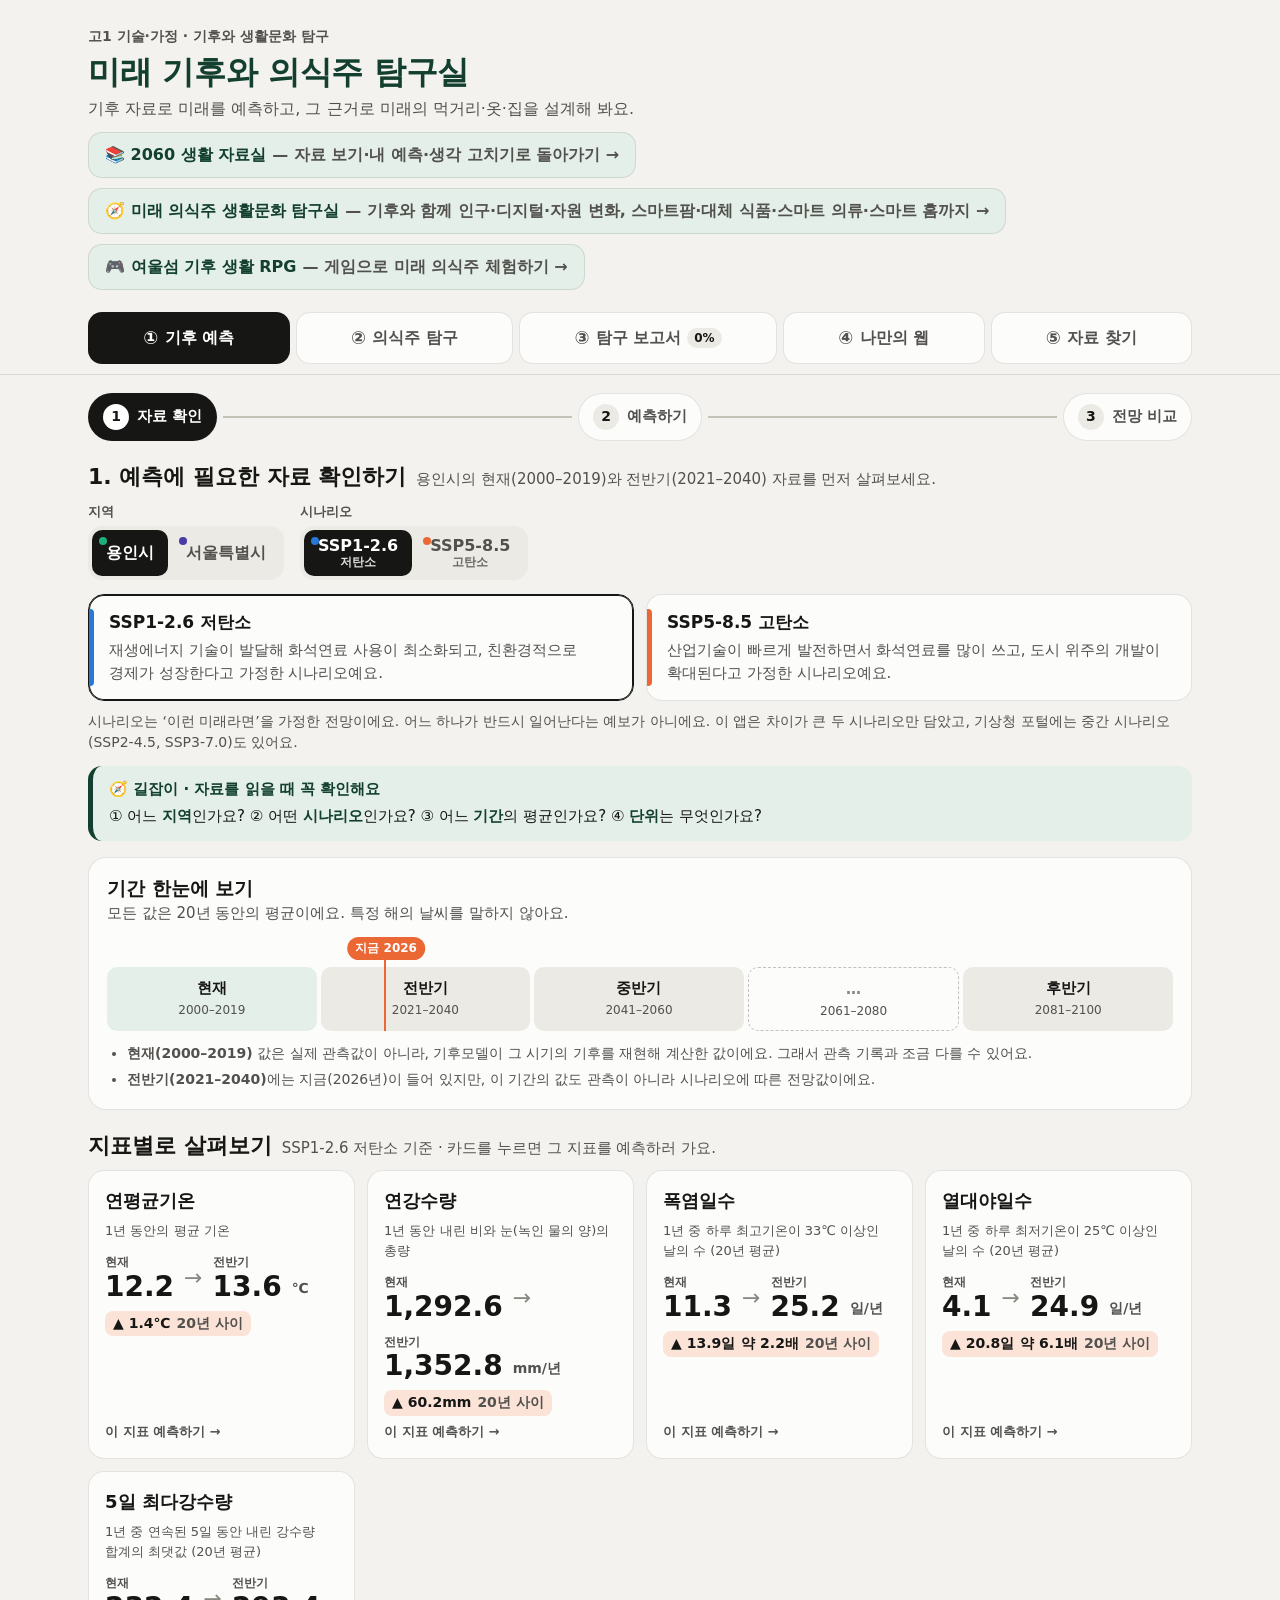
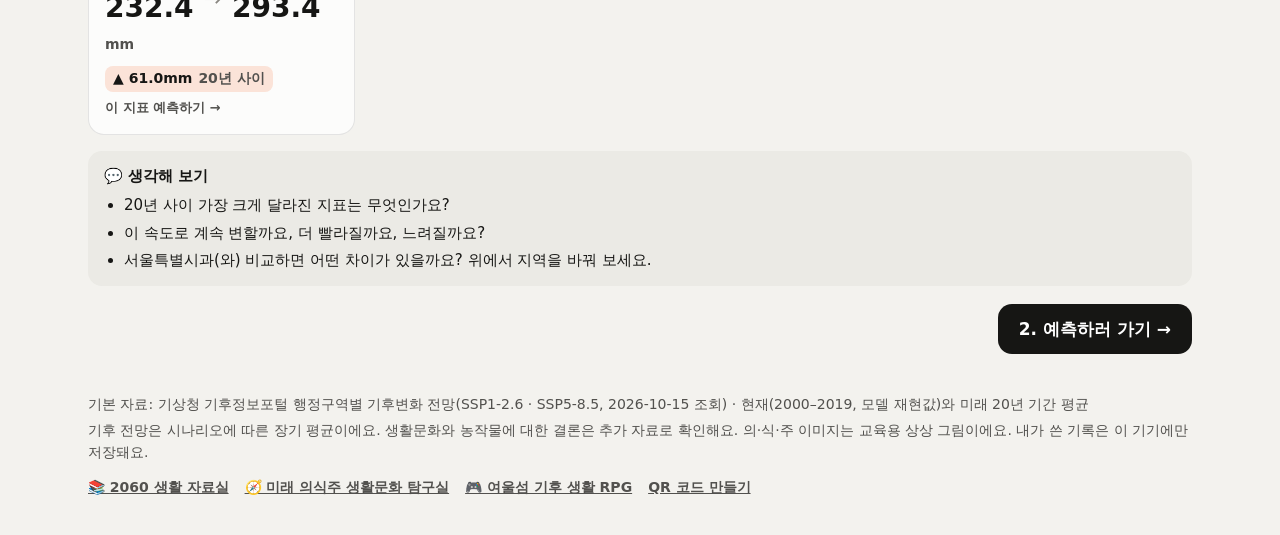
==== commit cb22fd00: "기후 자료 탐구실·미래 의식주 탐구실에 2060 생활 자료실로 가는 링크 추가 Co-Authored-By: Claude Opus 5.5 <noreply@anthropic.com>" ====
--- a/index.html
+++ b/index.html
@@ -26,6 +26,7 @@
       <p class="eyebrow">고1 기술·가정 · 기후와 생활문화 탐구</p>
       <h1>미래 기후와 의식주 탐구실</h1>
       <p class="sub">기후 자료로 미래를 예측하고, 그 근거로 미래의 먹거리·옷·집을 설계해 봐요.</p>
+      <a class="rpg-link future-link" href="2060/">📚 2060 생활 자료실 <span>— 자료 보기·내 예측·생각 고치기로 돌아가기 →</span></a>
       <a class="rpg-link future-link" href="future/">🧭 미래 의식주 생활문화 탐구실 <span>— 기후와 함께 인구·디지털·자원 변화, 스마트팜·대체 식품·스마트 의류·스마트 홈까지 →</span></a>
       <a class="rpg-link" href="rpg/">🎮 여울섬 기후 생활 RPG <span>— 게임으로 미래 의식주 체험하기 →</span></a>
     </div>
@@ -44,7 +45,7 @@
   <footer class="wrap foot">
     <p>기본 자료: 기상청 기후정보포털 행정구역별 기후변화 전망(SSP1-2.6 · SSP5-8.5, 2026-10-15 조회) · 현재(2000–2019, 모델 재현값)와 미래 20년 기간 평균</p>
     <p>기후 전망은 시나리오에 따른 장기 평균이에요. 생활문화와 농작물에 대한 결론은 추가 자료로 확인해요. 의·식·주 이미지는 교육용 상상 그림이에요. 내가 쓴 기록은 이 기기에만 저장돼요.</p>
-    <div class="foot-tools"><a href="future/">🧭 미래 의식주 생활문화 탐구실</a><a href="rpg/">🎮 여울섬 기후 생활 RPG</a><a href="qr.html">QR 코드 만들기</a></div>
+    <div class="foot-tools"><a href="2060/">📚 2060 생활 자료실</a><a href="future/">🧭 미래 의식주 생활문화 탐구실</a><a href="rpg/">🎮 여울섬 기후 생활 RPG</a><a href="qr.html">QR 코드 만들기</a></div>
   </footer>
 
   <div class="tooltip" id="tooltip" role="status" hidden></div>
